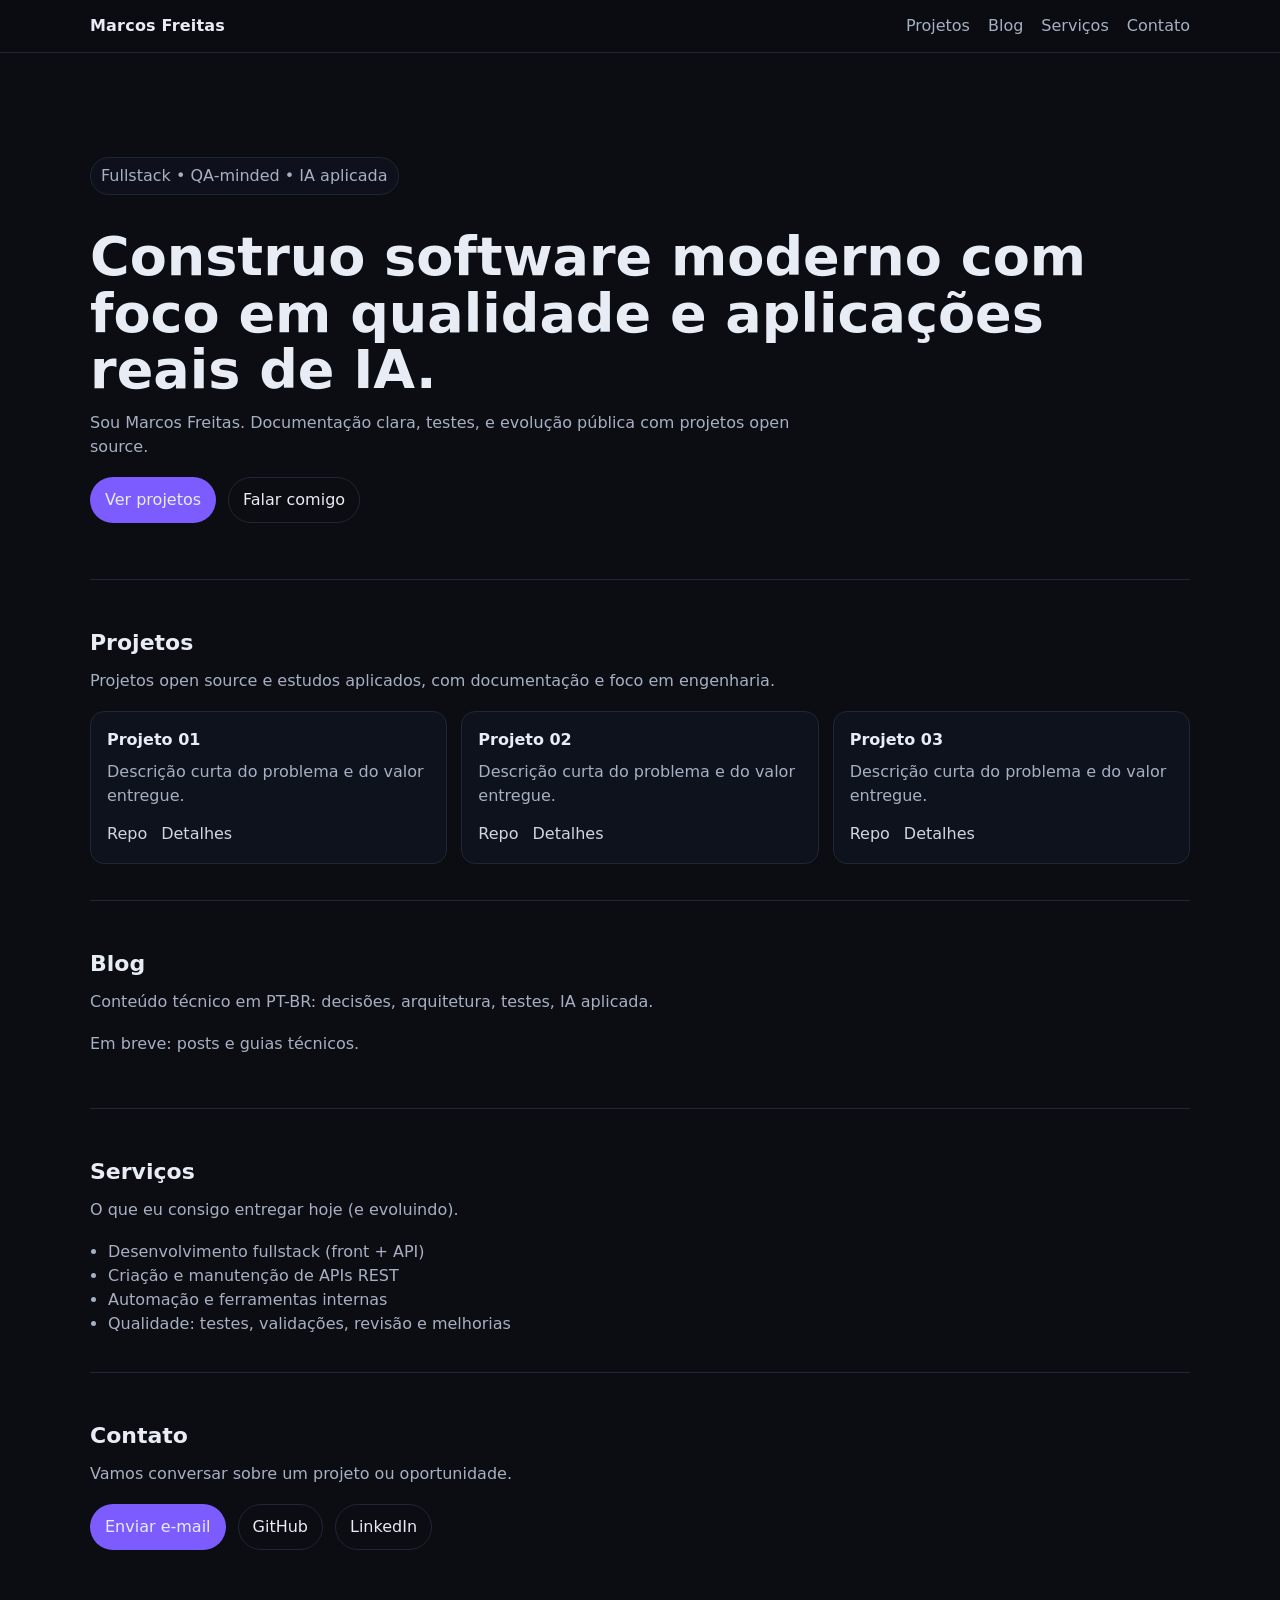
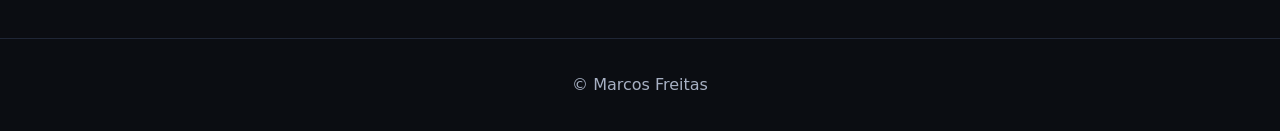
==== src/pages/index.html @ 30324ea3 "subindo as alterações" ====
<!doctype html>
<html lang="pt-br">
  <head>
    <meta charset="UTF-8" />
    <meta name="viewport" content="width=device-width, initial-scale=1.0" />
    <title>Marcos Freitas</title>

    <!-- Estilos globais -->
    <link rel="stylesheet" href="../styles/main.css" />
  </head>

  <body>
    <!-- Topo do site -->
    <header class="site-header">
      <nav class="nav">
        <a class="brand" href="./index.html">Marcos Freitas</a>

        <ul class="nav-links">
          <li><a href="#projetos">Projetos</a></li>
          <li><a href="#blog">Blog</a></li>
          <li><a href="#servicos">Serviços</a></li>
          <li><a href="#contato">Contato</a></li>
        </ul>
      </nav>
    </header>

    <main class="container">
      <!-- Hero -->
      <section class="hero">
        <p class="tag">Fullstack • QA-minded • IA aplicada</p>

        <h1 class="hero-title">
          Construo software moderno com foco em qualidade e aplicações reais de IA.
        </h1>

        <p class="hero-subtitle">
          Sou Marcos Freitas. Documentação clara, testes, e evolução pública com projetos open source.
        </p>

        <div class="hero-actions">
          <a class="btn primary" href="#projetos">Ver projetos</a>
          <a class="btn ghost" href="#contato">Falar comigo</a>
        </div>
      </section>

      <!-- Projetos -->
      <section id="projetos" class="section">
        <h2>Projetos</h2>
        <p class="section-lead">Projetos open source e estudos aplicados, com documentação e foco em engenharia.</p>

        <div class="grid">
          <article class="card">
            <h3>Projeto 01</h3>
            <p>Descrição curta do problema e do valor entregue.</p>
            <div class="card-footer">
              <a href="#" class="link">Repo</a>
              <a href="#" class="link">Detalhes</a>
            </div>
          </article>

          <article class="card">
            <h3>Projeto 02</h3>
            <p>Descrição curta do problema e do valor entregue.</p>
            <div class="card-footer">
              <a href="#" class="link">Repo</a>
              <a href="#" class="link">Detalhes</a>
            </div>
          </article>

          <article class="card">
            <h3>Projeto 03</h3>
            <p>Descrição curta do problema e do valor entregue.</p>
            <div class="card-footer">
              <a href="#" class="link">Repo</a>
              <a href="#" class="link">Detalhes</a>
            </div>
          </article>
        </div>
      </section>

      <!-- Blog -->
      <section id="blog" class="section">
        <h2>Blog</h2>
        <p class="section-lead">Conteúdo técnico em PT-BR: decisões, arquitetura, testes, IA aplicada.</p>
        <p class="muted">Em breve: posts e guias técnicos.</p>
      </section>

      <!-- Serviços -->
      <section id="servicos" class="section">
        <h2>Serviços</h2>
        <p class="section-lead">O que eu consigo entregar hoje (e evoluindo).</p>

        <ul class="bullets">
          <li>Desenvolvimento fullstack (front + API)</li>
          <li>Criação e manutenção de APIs REST</li>
          <li>Automação e ferramentas internas</li>
          <li>Qualidade: testes, validações, revisão e melhorias</li>
        </ul>
      </section>

      <!-- Contato -->
      <section id="contato" class="section">
        <h2>Contato</h2>
        <p class="section-lead">Vamos conversar sobre um projeto ou oportunidade.</p>

        <div class="contact">
          <a class="btn primary" href="mailto:SEU_EMAIL_AQUI">Enviar e-mail</a>
          <a class="btn ghost" href="https://github.com/Marcosdev03" target="_blank" rel="noreferrer">GitHub</a>
          <a class="btn ghost" href="https://www.linkedin.com/" target="_blank" rel="noreferrer">LinkedIn</a>
        </div>
      </section>
    </main>

    <footer class="site-footer">
      <p>© <span id="year"></span> Marcos Freitas</p>
    </footer>

    <script src="../scripts/main.js"></script>
  </body>
</html>
---- src/styles/main.css ----
:root {
  --bg: #0b0d12;
  --panel: #111522;
  --text: #e8ecf5;
  --muted: #a7b0c3;
  --border: #1f2636;

  --primary: #7c5cff;

  --radius: 14px;
  --max: 1100px;
}

* {
  box-sizing: border-box;
}

html,
body {
  height: 100%;
}

body {
  margin: 0;
  font-family: ui-sans-serif, system-ui, -apple-system, Segoe UI, Roboto, Arial, "Noto Sans", "Helvetica Neue",
    sans-serif;
  background: var(--bg);
  color: var(--text);
  line-height: 1.5;
}

a {
  color: inherit;
  text-decoration: none;
}

.container {
  width: min(var(--max), 92%);
  margin: 0 auto;
  padding: 32px 0 80px;
}

.site-header {
  position: sticky;
  top: 0;
  background: rgba(11, 13, 18, 0.7);
  border-bottom: 1px solid var(--border);
  backdrop-filter: blur(10px);
}

.nav {
  width: min(var(--max), 92%);
  margin: 0 auto;
  display: flex;
  align-items: center;
  justify-content: space-between;
  padding: 14px 0;
}

.brand {
  font-weight: 700;
  letter-spacing: 0.2px;
}

.nav-links {
  list-style: none;
  display: flex;
  gap: 18px;
  margin: 0;
  padding: 0;
}

.nav-links a {
  color: var(--muted);
}

.nav-links a:hover {
  color: var(--text);
}

.hero {
  padding: 56px 0 28px;
}

.tag {
  display: inline-block;
  padding: 6px 10px;
  border: 1px solid var(--border);
  border-radius: 999px;
  color: var(--muted);
  background: rgba(17, 21, 34, 0.6);
}

.hero-title {
  font-size: clamp(32px, 5vw, 54px);
  line-height: 1.05;
  margin: 18px 0 12px;
}

.hero-subtitle {
  max-width: 70ch;
  color: var(--muted);
  margin: 0 0 18px;
}

.hero-actions {
  display: flex;
  gap: 12px;
  flex-wrap: wrap;
}

.section {
  padding: 46px 0 8px;
  border-top: 1px solid var(--border);
  margin-top: 28px;
}

.section h2 {
  margin: 0 0 10px;
  font-size: 22px;
}

.section-lead {
  margin: 0 0 18px;
  color: var(--muted);
}

.grid {
  display: grid;
  grid-template-columns: repeat(3, 1fr);
  gap: 14px;
}

.card {
  background: rgba(17, 21, 34, 0.7);
  border: 1px solid var(--border);
  border-radius: var(--radius);
  padding: 16px;
  min-height: 130px;
}

.card h3 {
  margin: 0 0 8px;
  font-size: 16px;
}

.card p {
  margin: 0;
  color: var(--muted);
}

.card-footer {
  display: flex;
  gap: 14px;
  margin-top: 14px;
}

.link {
  color: var(--text);
  opacity: 0.9;
  border-bottom: 1px solid transparent;
}

.link:hover {
  border-bottom-color: var(--primary);
}

.btn {
  display: inline-flex;
  align-items: center;
  justify-content: center;
  padding: 10px 14px;
  border-radius: 999px;
  border: 1px solid var(--border);
  background: transparent;
  color: var(--text);
}

.btn.primary {
  background: var(--primary);
  border-color: transparent;
}

.btn.ghost:hover {
  border-color: var(--primary);
}

.bullets {
  margin: 0;
  padding-left: 18px;
  color: var(--muted);
}

.muted {
  color: var(--muted);
}

.contact {
  display: flex;
  gap: 12px;
  flex-wrap: wrap;
}

.site-footer {
  border-top: 1px solid var(--border);
  padding: 18px 0;
  color: var(--muted);
  text-align: center;
}

@media (max-width: 900px) {
  .grid {
    grid-template-columns: 1fr;
  }
}
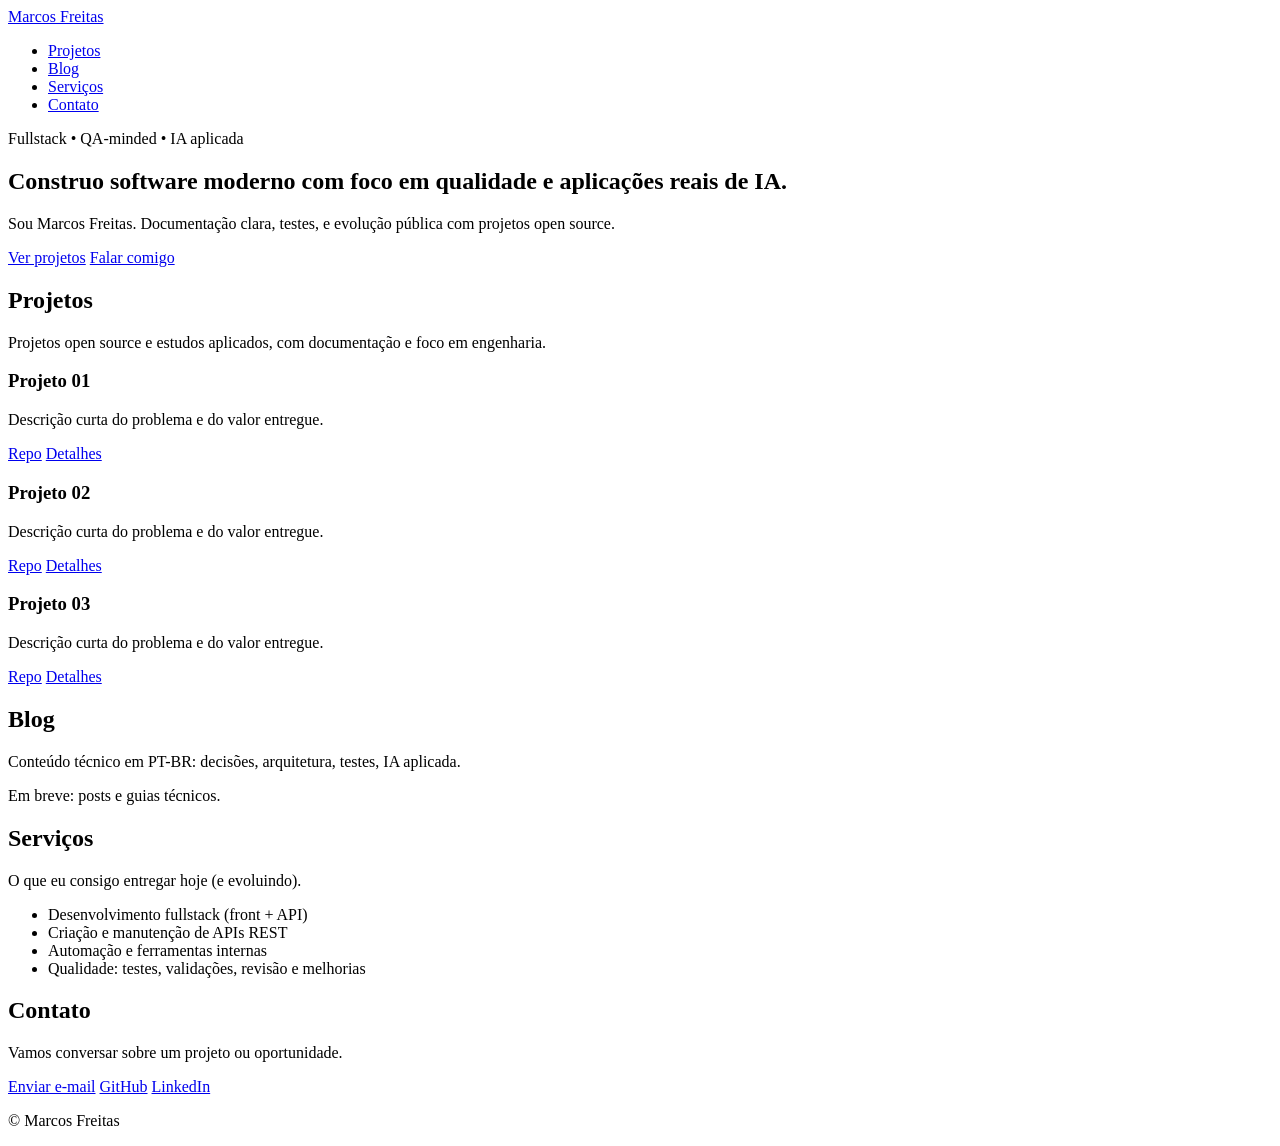
==== commit e3e3140b: "subindo alterações no sistema" ====
--- a/src/pages/index.html
+++ b/src/pages/index.html
@@ -6,7 +6,8 @@
     <title>Marcos Freitas</title>
 
     <!-- Estilos globais -->
-    <link rel="stylesheet" href="../styles/main.css" />
+    <link rel="stylesheet" href="/styles/main.css" />
+    <script src="/scripts/main.js" defer></script>
   </head>
 
   <body>
@@ -115,6 +116,6 @@
       <p>© <span id="year"></span> Marcos Freitas</p>
     </footer>
 
-    <script src="../scripts/main.js"></script>
+    
   </body>
 </html>
